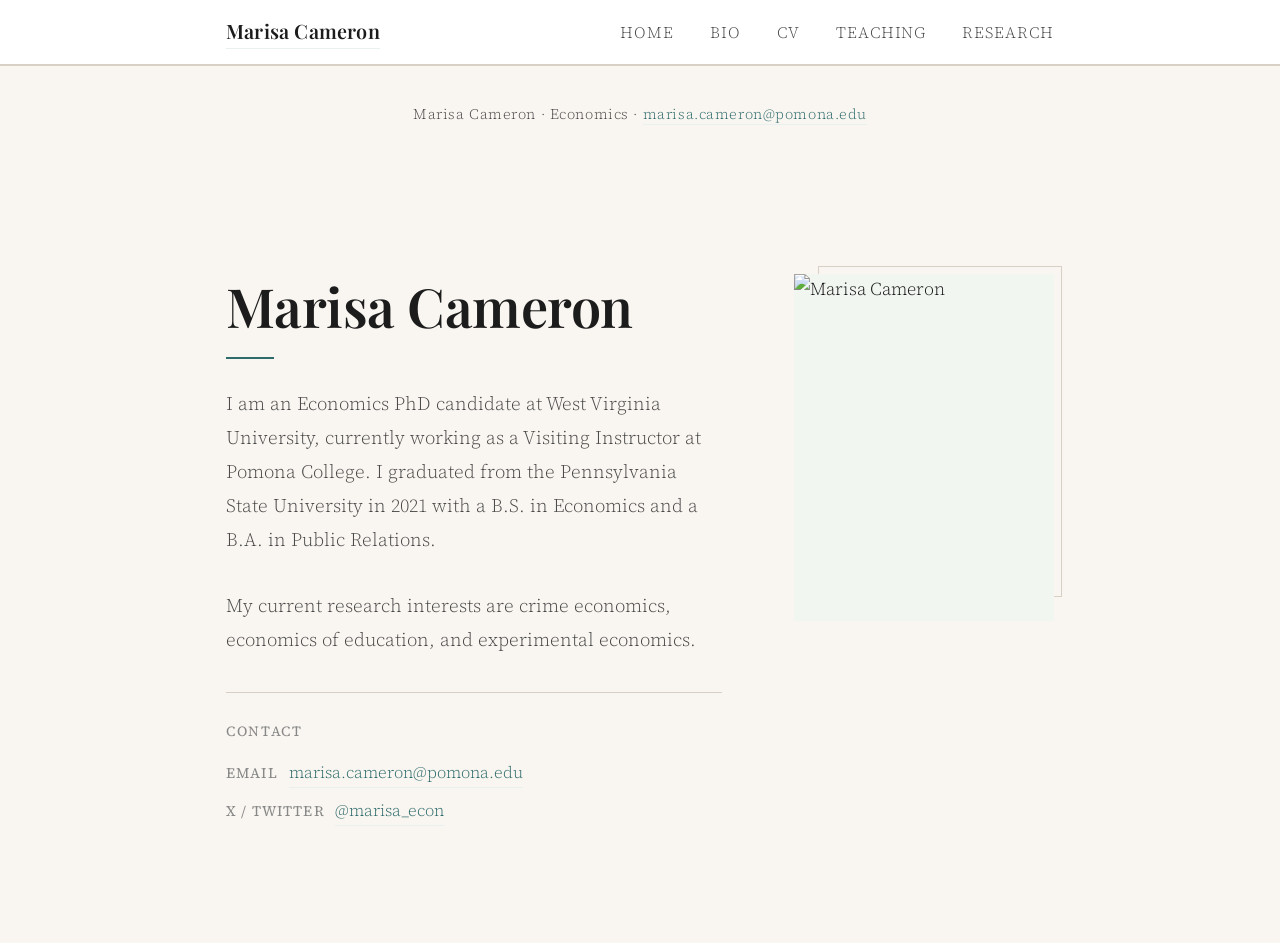
==== index.html @ dd6a9907 "Add files via upload" ====
<!DOCTYPE html>
<html lang="en">
<head>
  <meta charset="UTF-8" />
  <meta name="viewport" content="width=device-width, initial-scale=1.0" />
  <title>Marisa Cameron</title>
  <meta name="description" content="Economics PhD Candidate at West Virginia University, Visiting Instructor at Pomona College. Research in crime economics, economics of education, and experimental economics." />
  <link rel="stylesheet" href="style.css" />
</head>
<body>
  <script src="nav.js"></script>

  <main class="page">
    <div class="home-hero">
      <div class="home-hero-text">
        <h1>Marisa Cameron</h1>
        <div class="home-title-rule"></div>
        <p>
          I am an Economics PhD candidate at West Virginia University,
          currently working as a Visiting Instructor at Pomona College.
          I graduated from the Pennsylvania State University in 2021 with
          a B.S. in Economics and a B.A. in Public Relations.
        </p>
        <p>
          My current research interests are crime economics, economics of
          education, and experimental economics.
        </p>

        <div class="home-contact">
          <h2>Contact</h2>
          <div class="contact-item">
            <span class="label">Email</span>
            <a href="mailto:marisa.cameron@pomona.edu">marisa.cameron@pomona.edu</a>
          </div>
          <div class="contact-item">
            <span class="label">X / Twitter</span>
            <a href="https://twitter.com/marisa_econ" target="_blank" rel="noopener">@marisa_econ</a>
          </div>
        </div>
      </div>

      <div class="home-photo">
        <!--
          Replace the src below with your own photo.
          Recommended: upload a headshot named "photo.jpg" to the same folder.
          Aspect ratio 3:4 works best (portrait orientation).
        -->
        <img
          src="photo.jpg"
          alt="Marisa Cameron"
          onerror="this.style.background='#e8f0f0';this.removeAttribute('src')"
        />
      </div>
    </div>
  </main>
</body>
</html>
---- style.css ----
@import url('https://fonts.googleapis.com/css2?family=Playfair+Display:ital,wght@0,400;0,600;1,400&family=Source+Serif+4:ital,opsz,wght@0,8..60,300;0,8..60,400;1,8..60,300&display=swap');

:root {
  --cream: #f9f6f1;
  --white: #ffffff;
  --ink: #1c1c1c;
  --ink-light: #4a4a4a;
  --ink-muted: #888;
  --teal: #2e6b6b;
  --teal-light: #e8f0f0;
  --teal-hover: #245858;
  --rule: #d8d0c4;
  --serif-display: 'Playfair Display', Georgia, serif;
  --serif-body: 'Source Serif 4', Georgia, serif;
}

*, *::before, *::after {
  box-sizing: border-box;
  margin: 0;
  padding: 0;
}

html {
  font-size: 18px;
  scroll-behavior: smooth;
}

body {
  background-color: var(--cream);
  color: var(--ink);
  font-family: var(--serif-body);
  font-weight: 300;
  line-height: 1.7;
  min-height: 100vh;
}

/* ── NAVIGATION ── */
nav {
  background: var(--white);
  border-bottom: 1px solid var(--rule);
  position: sticky;
  top: 0;
  z-index: 100;
}

.nav-inner {
  max-width: 900px;
  margin: 0 auto;
  padding: 0 2rem;
  display: flex;
  align-items: center;
  justify-content: space-between;
  height: 64px;
}

.nav-brand {
  font-family: var(--serif-display);
  font-size: 1.1rem;
  font-weight: 600;
  color: var(--ink);
  text-decoration: none;
  letter-spacing: 0.01em;
}

.nav-links {
  display: flex;
  gap: 2rem;
  list-style: none;
}

.nav-links a {
  font-family: var(--serif-body);
  font-size: 0.88rem;
  font-weight: 300;
  color: var(--ink-light);
  text-decoration: none;
  letter-spacing: 0.06em;
  text-transform: uppercase;
  transition: color 0.2s;
  padding-bottom: 2px;
  border-bottom: 1.5px solid transparent;
}

.nav-links a:hover,
.nav-links a.active {
  color: var(--teal);
  border-bottom-color: var(--teal);
}

/* Mobile nav */
.nav-toggle {
  display: none;
  flex-direction: column;
  gap: 5px;
  cursor: pointer;
  background: none;
  border: none;
  padding: 4px;
}
.nav-toggle span {
  display: block;
  width: 22px;
  height: 1.5px;
  background: var(--ink);
  transition: 0.3s;
}

/* ── PAGE WRAPPER ── */
.page {
  max-width: 900px;
  margin: 0 auto;
  padding: 4rem 2rem 6rem;
}

/* ── TYPOGRAPHY ── */
h1 {
  font-family: var(--serif-display);
  font-size: 2.8rem;
  font-weight: 600;
  line-height: 1.2;
  letter-spacing: -0.01em;
  color: var(--ink);
  margin-bottom: 0.25rem;
}

h2 {
  font-family: var(--serif-display);
  font-size: 1.5rem;
  font-weight: 400;
  font-style: italic;
  color: var(--teal);
  margin-bottom: 1.5rem;
  margin-top: 2.5rem;
  padding-bottom: 0.5rem;
  border-bottom: 1px solid var(--rule);
}

h3 {
  font-family: var(--serif-display);
  font-size: 1.05rem;
  font-weight: 600;
  color: var(--ink);
  margin-bottom: 0.3rem;
}

p {
  margin-bottom: 1.2rem;
  color: var(--ink-light);
}

a {
  color: var(--teal);
  text-decoration: none;
  border-bottom: 1px solid var(--teal-light);
  transition: border-color 0.2s, color 0.2s;
}

a:hover {
  color: var(--teal-hover);
  border-bottom-color: var(--teal-hover);
}

/* ── HOME PAGE ── */
.home-hero {
  display: grid;
  grid-template-columns: 1fr 260px;
  gap: 4rem;
  align-items: start;
  padding-top: 1rem;
}

.home-hero-text h1 {
  font-size: 3rem;
}

.home-title-rule {
  width: 48px;
  height: 2px;
  background: var(--teal);
  margin: 1rem 0 1.5rem;
}

.home-hero-text p {
  font-size: 1.05rem;
  line-height: 1.8;
  color: var(--ink-light);
  margin-bottom: 1.8rem;
}

.home-contact {
  margin-top: 2rem;
  padding-top: 1.5rem;
  border-top: 1px solid var(--rule);
}

.home-contact h2 {
  font-size: 0.78rem;
  font-style: normal;
  font-family: var(--serif-body);
  font-weight: 400;
  text-transform: uppercase;
  letter-spacing: 0.12em;
  color: var(--ink-muted);
  margin: 0 0 0.8rem;
  border: none;
  padding: 0;
}

.contact-item {
  display: flex;
  align-items: center;
  gap: 0.6rem;
  margin-bottom: 0.5rem;
  font-size: 0.92rem;
  color: var(--ink-light);
}

.contact-item .label {
  font-weight: 400;
  color: var(--ink-muted);
  min-width: 50px;
  font-size: 0.8rem;
  text-transform: uppercase;
  letter-spacing: 0.08em;
}

.home-photo {
  position: relative;
}

.home-photo img {
  width: 100%;
  aspect-ratio: 3/4;
  object-fit: cover;
  object-position: top;
  display: block;
  filter: sepia(8%) contrast(102%);
}

.home-photo::before {
  content: '';
  position: absolute;
  inset: -8px -8px auto auto;
  width: calc(100% - 16px);
  height: calc(100% - 16px);
  border: 1.5px solid var(--rule);
  z-index: -1;
}

/* ── BIO PAGE ── */
.bio-grid {
  display: grid;
  grid-template-columns: 1fr 1fr 1fr;
  gap: 1rem;
  margin-top: 1.5rem;
}

.bio-grid img {
  width: 100%;
  aspect-ratio: 1;
  object-fit: cover;
  filter: sepia(5%) contrast(102%);
  display: block;
}

/* ── RESEARCH PAGE ── */
.paper {
  padding: 1.5rem 0;
  border-bottom: 1px solid var(--rule);
}

.paper:last-child {
  border-bottom: none;
}

.paper-meta {
  font-size: 0.82rem;
  text-transform: uppercase;
  letter-spacing: 0.1em;
  color: var(--ink-muted);
  margin-bottom: 0.4rem;
}

.paper h3 {
  font-size: 1.05rem;
  margin-bottom: 0.2rem;
}

.paper .coauthors {
  font-size: 0.9rem;
  color: var(--ink-muted);
  font-style: italic;
  margin-bottom: 0.5rem;
}

.paper .journal {
  font-size: 0.9rem;
  color: var(--teal);
}

.paper .abstract {
  margin-top: 0.6rem;
  font-size: 0.95rem;
  color: var(--ink-light);
}

.paper-link {
  display: inline-block;
  margin-top: 0.7rem;
  font-size: 0.82rem;
  text-transform: uppercase;
  letter-spacing: 0.1em;
  border-bottom: none;
}

/* ── TEACHING PAGE ── */
.course {
  padding: 1.5rem 0;
  border-bottom: 1px solid var(--rule);
}

.course:last-child { border-bottom: none; }

.course h3 { margin-bottom: 0.2rem; }
.course .role {
  font-size: 0.85rem;
  color: var(--ink-muted);
  font-style: italic;
  margin-bottom: 0.5rem;
}

/* ── CV PAGE ── */
.cv-frame-wrap {
  margin-top: 1rem;
}

.cv-download {
  display: inline-flex;
  align-items: center;
  gap: 0.5rem;
  background: var(--teal);
  color: var(--white);
  padding: 0.6rem 1.4rem;
  font-size: 0.85rem;
  letter-spacing: 0.08em;
  text-transform: uppercase;
  text-decoration: none;
  border: none;
  transition: background 0.2s;
  margin-bottom: 1.5rem;
}

.cv-download:hover {
  background: var(--teal-hover);
  color: var(--white);
  border-bottom: none;
}

/* ── FOOTER ── */
footer {
  border-top: 1px solid var(--rule);
  text-align: center;
  padding: 2rem;
  font-size: 0.8rem;
  color: var(--ink-muted);
  letter-spacing: 0.04em;
}

/* ── RESPONSIVE ── */
@media (max-width: 680px) {
  html { font-size: 16px; }

  .nav-links {
    display: none;
    flex-direction: column;
    position: absolute;
    top: 64px;
    left: 0;
    right: 0;
    background: var(--white);
    border-bottom: 1px solid var(--rule);
    padding: 1rem 2rem 1.5rem;
    gap: 1rem;
  }

  .nav-links.open { display: flex; }
  .nav-toggle { display: flex; }

  .home-hero {
    grid-template-columns: 1fr;
    gap: 2rem;
  }

  .home-photo { max-width: 240px; }
  .home-hero-text h1 { font-size: 2.2rem; }

  .bio-grid {
    grid-template-columns: 1fr 1fr;
  }

  h1 { font-size: 2.2rem; }
}
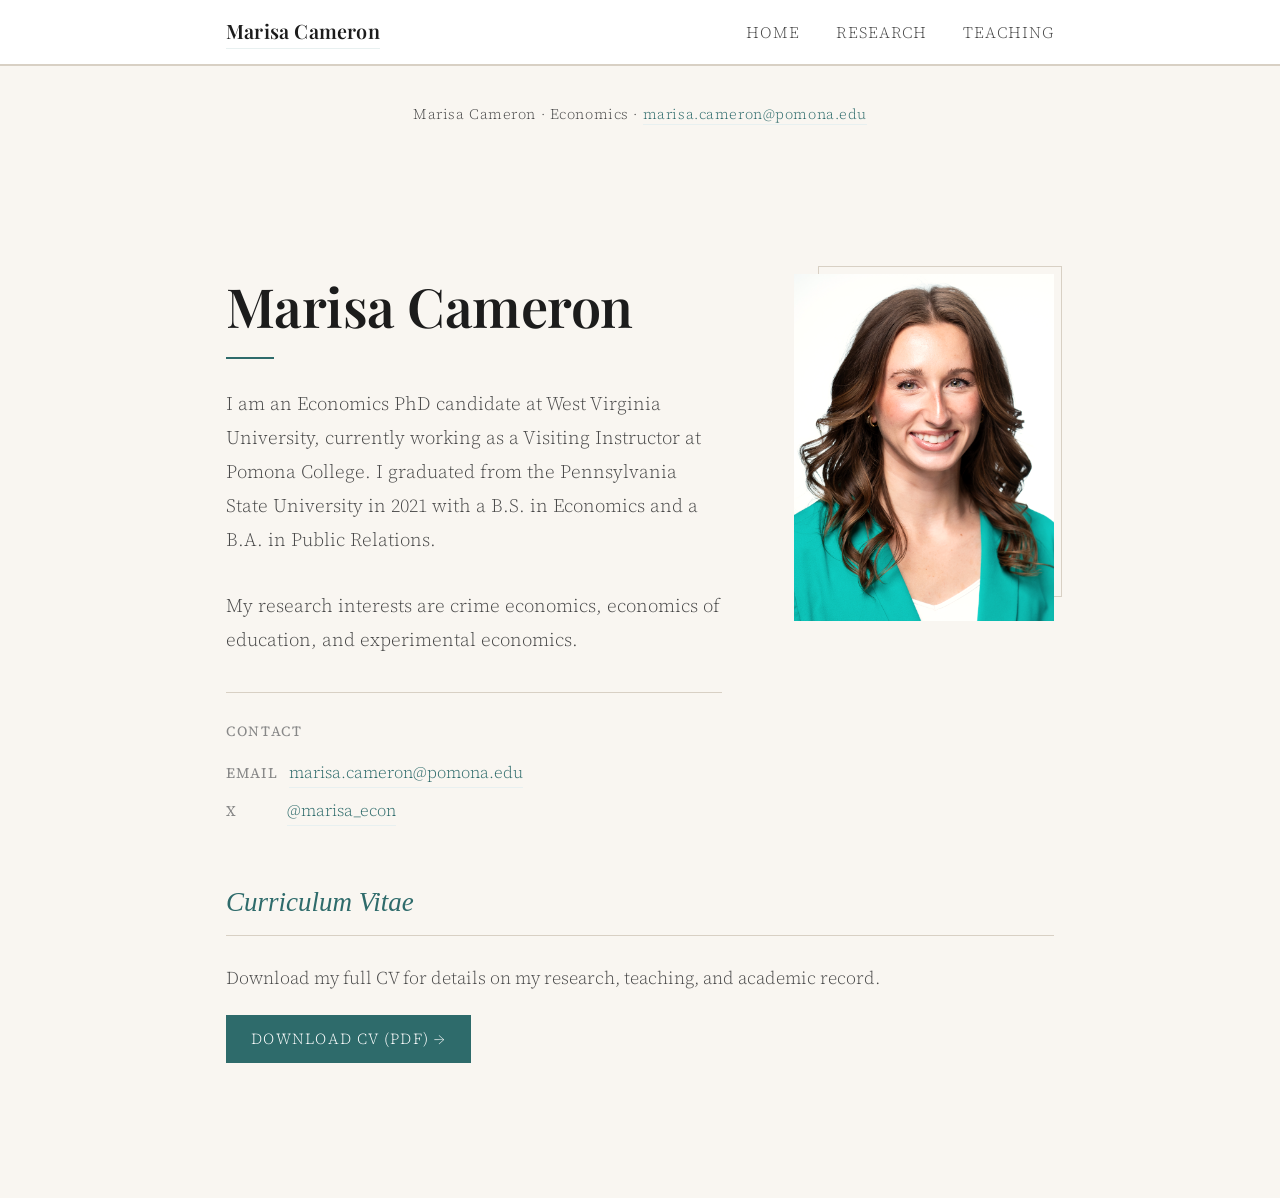
==== commit f14b9ace: "Update index.html" ====
--- a/index.html
+++ b/index.html
@@ -11,6 +11,8 @@
   <script src="nav.js"></script>
 
   <main class="page">
+
+    <!-- ── HERO ── -->
     <div class="home-hero">
       <div class="home-hero-text">
         <h1>Marisa Cameron</h1>
@@ -22,7 +24,7 @@
           a B.S. in Economics and a B.A. in Public Relations.
         </p>
         <p>
-          My current research interests are crime economics, economics of
+          My research interests are crime economics, economics of
           education, and experimental economics.
         </p>
 
@@ -33,25 +35,30 @@
             <a href="mailto:marisa.cameron@pomona.edu">marisa.cameron@pomona.edu</a>
           </div>
           <div class="contact-item">
-            <span class="label">X / Twitter</span>
+            <span class="label">X</span>
             <a href="https://twitter.com/marisa_econ" target="_blank" rel="noopener">@marisa_econ</a>
           </div>
         </div>
       </div>
 
       <div class="home-photo">
-        <!--
-          Replace the src below with your own photo.
-          Recommended: upload a headshot named "photo.jpg" to the same folder.
-          Aspect ratio 3:4 works best (portrait orientation).
-        -->
         <img
-          src="photo.jpg"
+          src="photo.png"
           alt="Marisa Cameron"
           onerror="this.style.background='#e8f0f0';this.removeAttribute('src')"
         />
       </div>
     </div>
+
+    <!-- ── CV ── -->
+    <section class="home-cv">
+      <h2>Curriculum Vitae</h2>
+      <p>Download my full CV for details on my research, teaching, and academic record.</p>
+      <a href="cv.pdf" class="cv-download" target="_blank" rel="noopener">
+        Download CV (PDF) &rarr;
+      </a>
+    </section>
+
   </main>
 </body>
 </html>
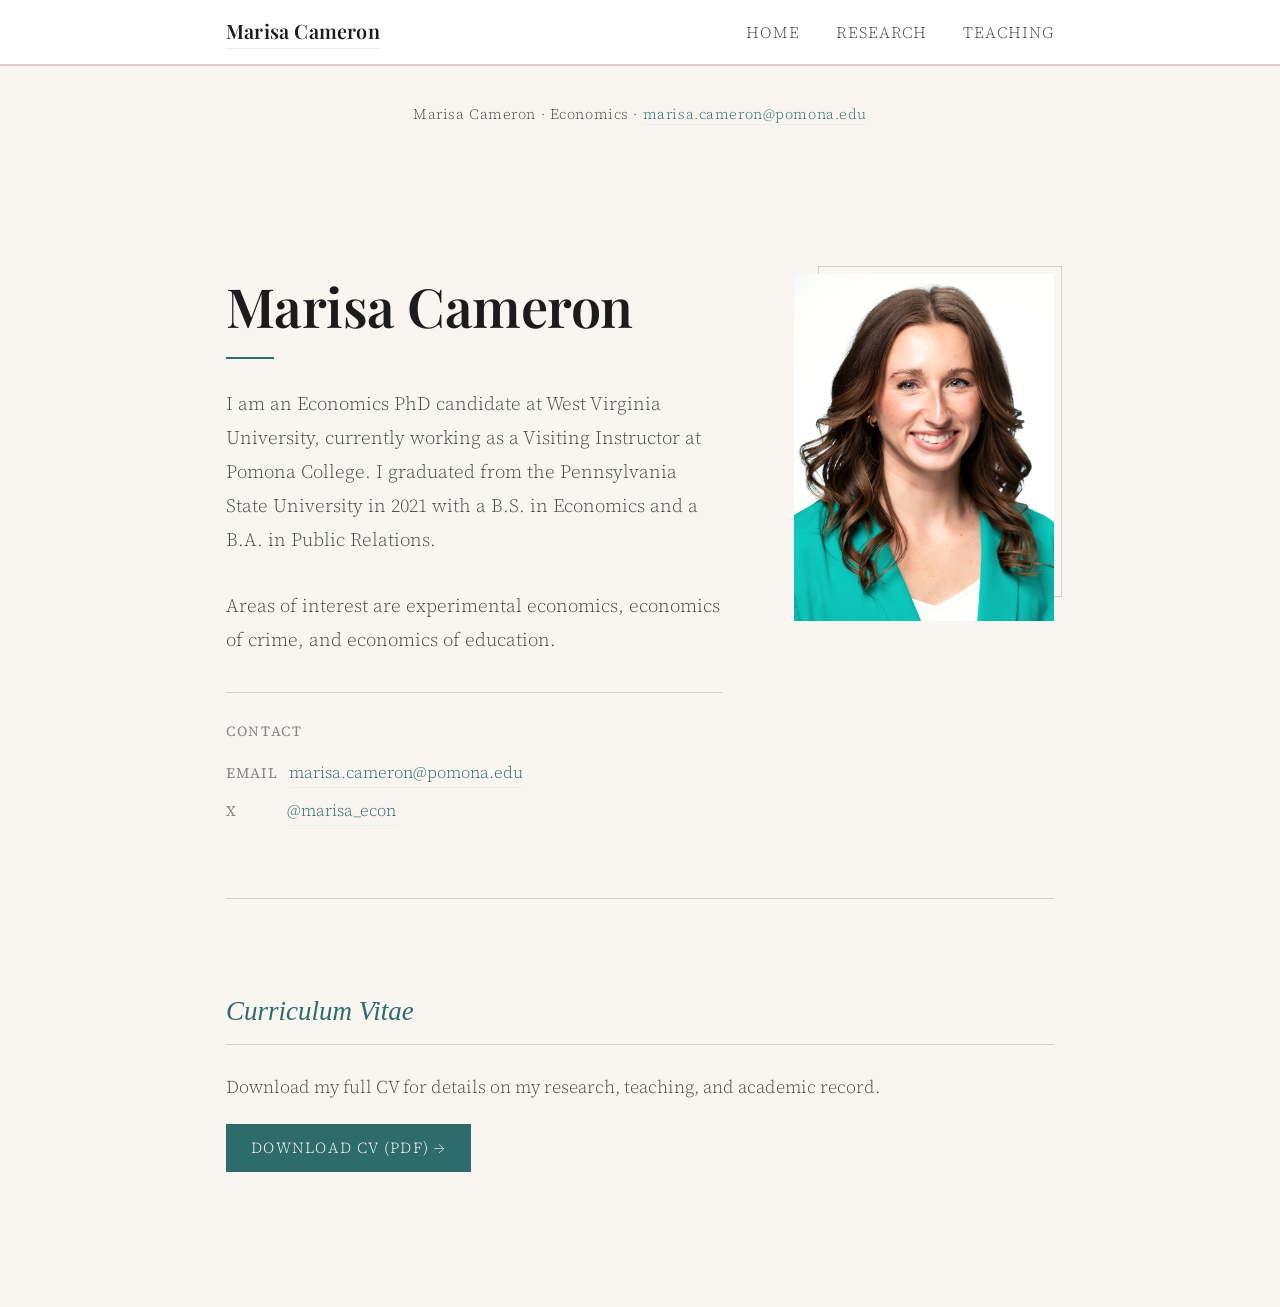
==== commit 3c104867: "Update index.html" ====
--- a/index.html
+++ b/index.html
@@ -4,7 +4,7 @@
   <meta charset="UTF-8" />
   <meta name="viewport" content="width=device-width, initial-scale=1.0" />
   <title>Marisa Cameron</title>
-  <meta name="description" content="Economics PhD Candidate at West Virginia University, Visiting Instructor at Pomona College. Research in crime economics, economics of education, and experimental economics." />
+  <meta name="description" content="Economics PhD Candidate at West Virginia University, Visiting Instructor at Pomona College. Areas of interest are experimental economics, economics of crime, and economics of education." />
   <link rel="stylesheet" href="style.css" />
 </head>
 <body>
@@ -24,8 +24,7 @@
           a B.S. in Economics and a B.A. in Public Relations.
         </p>
         <p>
-          My research interests are crime economics, economics of
-          education, and experimental economics.
+         Areas of interest are experimental economics, economics of crime, and economics of education.
         </p>
 
         <div class="home-contact">
--- a/style.css
+++ b/style.css
@@ -400,3 +400,84 @@
 
   h1 { font-size: 2.2rem; }
 }
+/* HOME — CV section */
+.home-cv {
+  margin-top: 3.5rem;
+  padding-top: 2.5rem;
+  border-top: 1px solid var(--rule);
+}
+
+.home-cv p {
+  margin-bottom: 1.2rem;
+}
+
+/* TEACHING — philosophy & evaluations note */
+.teaching-philosophy {
+  font-size: 1rem;
+  line-height: 1.8;
+  color: var(--ink-light);
+  margin-bottom: 0.8rem;
+}
+
+.evaluations-note {
+  font-size: 0.88rem;
+  font-style: italic;
+  color: var(--ink-muted);
+  margin-bottom: 0;
+  padding-bottom: 0;
+}
+
+/* TEACHING — role title */
+.role-title {
+  font-size: 0.82rem;
+  text-transform: uppercase;
+  letter-spacing: 0.1em;
+  color: var(--ink-muted);
+  margin-top: 0.5rem;
+  margin-bottom: 0.2rem;
+}
+
+/* TEACHING — course row */
+.course {
+  padding: 1rem 0;
+  border-bottom: 1px solid var(--rule);
+}
+
+.course:last-of-type {
+  border-bottom: none;
+}
+
+.course-header {
+  display: flex;
+  align-items: baseline;
+  justify-content: space-between;
+  gap: 1rem;
+  flex-wrap: wrap;
+}
+
+.course-terms {
+  font-size: 0.88rem;
+  color: var(--ink-muted);
+  margin-top: 0.15rem;
+}
+
+.course-note {
+  font-size: 0.92rem;
+  color: var(--ink-light);
+  margin-top: 0.4rem;
+  margin-bottom: 0;
+}
+
+/* Syllabus link */
+.syllabus-link {
+  font-size: 0.78rem;
+  text-transform: uppercase;
+  letter-spacing: 0.1em;
+  white-space: nowrap;
+  border-bottom: none;
+  color: var(--teal);
+}
+
+.syllabus-link:hover {
+  color: var(--teal-hover);
+}
